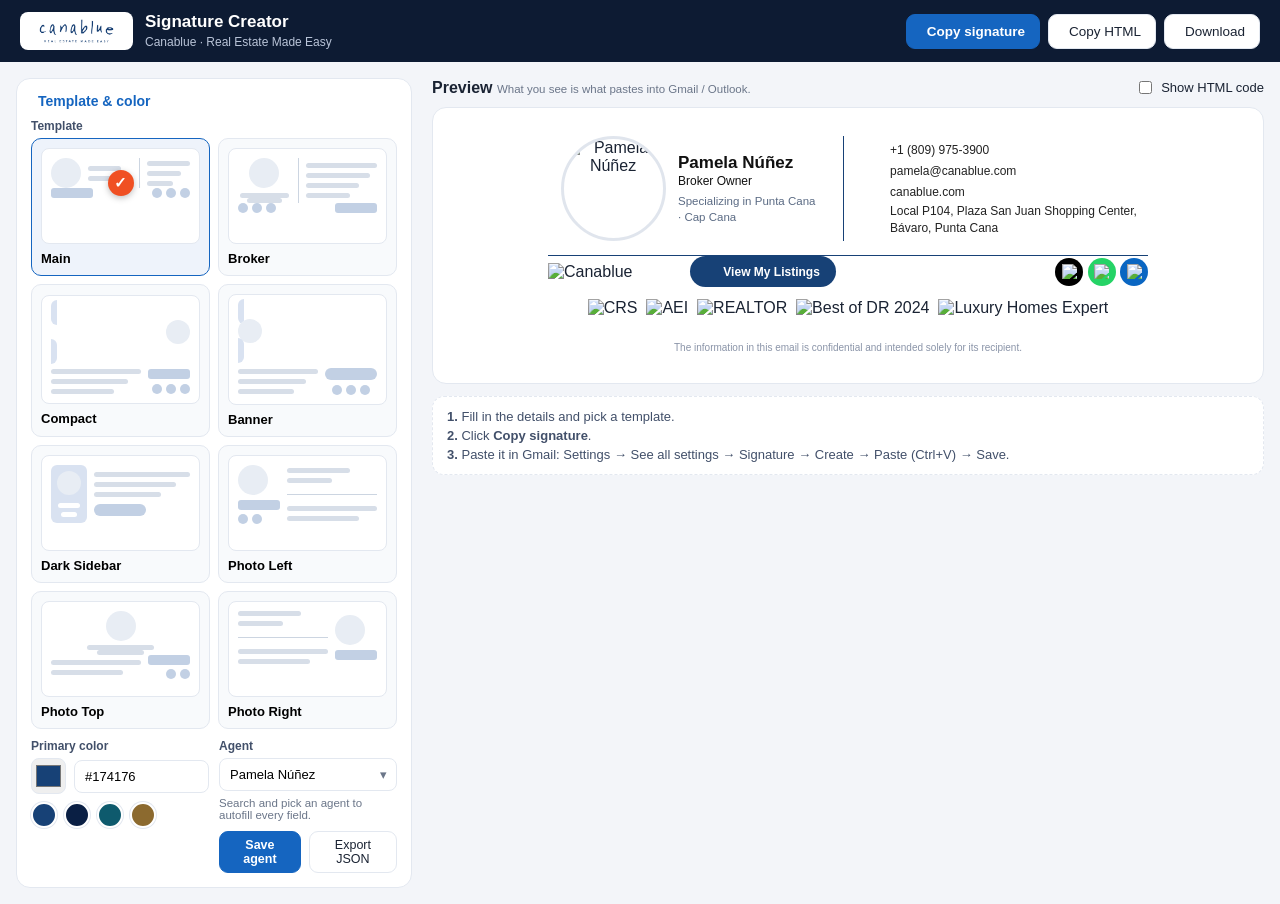
==== creador-firmas/index.html @ e7843fd6 "Creador de firmas Canablue: editor, plantillas y agentes con persistencia JSON" ====
<!DOCTYPE html>
<html lang="en">
<head>
<meta charset="UTF-8">
<meta name="viewport" content="width=device-width, initial-scale=1.0">
<title>Signature Creator · Canablue</title>
<link href="https://fonts.cdnfonts.com/css/google-sans" rel="stylesheet">
<link rel="stylesheet" href="styles.css">
<script src="https://code.iconify.design/iconify-icon/2.1.0/iconify-icon.min.js"></script>
</head>
<body>
<header class="topbar">
  <div class="brand">
    <img src="assets/logo-canablue.png" alt="Canablue" id="brandLogo">
    <div>
      <strong>Signature Creator</strong>
      <span>Canablue · Real Estate Made Easy</span>
    </div>
  </div>
  <div class="top-actions">
    <button id="btnCopyRich" class="btn primary"><iconify-icon icon="mdi:content-copy"></iconify-icon> Copy signature</button>
    <button id="btnCopyHtml" class="btn"><iconify-icon icon="mdi:code-tags"></iconify-icon> Copy HTML</button>
    <button id="btnDownload" class="btn"><iconify-icon icon="mdi:download"></iconify-icon> Download</button>
  </div>
</header>

<main class="layout">
  <!-- ============ EDITOR ============ -->
  <aside class="editor">
    <section class="card">
      <h3><iconify-icon icon="mdi:palette"></iconify-icon> Template &amp; color</h3>
      <label class="lbl">Template</label>
      <div class="tpl-grid" id="tplGrid">
        <button data-tpl="principal" class="tpl active"><span class="sk"><span class="sk-row"><span class="ph"><iconify-icon icon="mdi:account" width="16"></iconify-icon></span><span class="bars"><i class="bar" style="width:75%"></i><i class="bar" style="width:55%"></i></span><span class="vdiv"></span><span class="bars"><i class="bar"></i><i class="bar" style="width:80%"></i><i class="bar" style="width:60%"></i></span></span><span class="divv"></span><span class="sk-row between"><span class="logo"></span><span class="dots"><i></i><i></i><i></i></span></span></span><span class="tname">Main</span></button>
        <button data-tpl="broker" class="tpl"><span class="sk"><span class="sk-row"><span class="col center" style="width:38%"><span class="ph"><iconify-icon icon="mdi:account" width="16"></iconify-icon></span><i class="bar" style="width:92%;margin-top:5px"></i><i class="bar" style="width:66%"></i></span><span class="vdiv"></span><span class="bars"><i class="bar"></i><i class="bar" style="width:90%"></i><i class="bar" style="width:75%"></i><i class="bar" style="width:62%"></i></span></span><span class="divv"></span><span class="sk-row between"><span class="dots"><i></i><i></i><i></i></span><span class="logo"></span></span></span><span class="tname">Broker</span></button>
        <button data-tpl="moderna" class="tpl"><span class="sk"><span class="band"><span class="sk-row"><span class="bars"><i class="bar wh" style="width:60%"></i><i class="bar wh" style="width:42%"></i></span><span class="ph sm"><iconify-icon icon="mdi:account" width="13"></iconify-icon></span></span></span><span class="sk-row air"><span class="bars"><i class="bar"></i><i class="bar" style="width:85%"></i><i class="bar" style="width:70%"></i></span><span class="col" style="align-items:flex-end;gap:5px"><span class="logo"></span><span class="dots"><i></i><i></i><i></i></span></span></span></span><span class="tname">Compact</span></button>
        <button data-tpl="banner" class="tpl"><span class="sk"><span class="band"><span class="sk-row"><span class="ph sm"><iconify-icon icon="mdi:account" width="13"></iconify-icon></span><span class="bars"><i class="bar wh" style="width:68%"></i><i class="bar wh" style="width:48%"></i></span></span></span><span class="sk-row air"><span class="bars"><i class="bar"></i><i class="bar" style="width:85%"></i><i class="bar" style="width:70%"></i></span><span class="col center" style="gap:5px"><span class="pill"></span><span class="dots"><i></i><i></i><i></i></span></span></span></span><span class="tname">Banner</span></button>
        <button data-tpl="sidebar" class="tpl"><span class="sk"><span class="sk-row"><span class="side"><span class="ph sm"><iconify-icon icon="mdi:account" width="13"></iconify-icon></span><i class="bar wh" style="width:90%;margin-top:4px"></i><i class="bar wh" style="width:70%"></i></span><span class="bars"><i class="bar"></i><i class="bar" style="width:85%"></i><i class="bar" style="width:70%"></i><span class="pill" style="margin-top:2px"></span></span></span></span><span class="tname">Dark Sidebar</span></button>
        <button data-tpl="photo-left" class="tpl"><span class="sk"><span class="sk-row"><span class="col"><span class="ph"><iconify-icon icon="mdi:account" width="16"></iconify-icon></span><span class="logo" style="margin-top:5px"></span><span class="dots" style="margin-top:4px"><i></i><i></i></span></span><span class="bars"><i class="bar" style="width:70%"></i><i class="bar" style="width:50%"></i><span class="divv"></span><i class="bar"></i><i class="bar" style="width:80%"></i></span></span></span><span class="tname">Photo Left</span></button>
        <button data-tpl="photo-top" class="tpl"><span class="sk"><span class="col center"><span class="ph"><iconify-icon icon="mdi:account" width="16"></iconify-icon></span><i class="bar" style="width:48%;margin-top:4px"></i><i class="bar" style="width:34%"></i></span><span class="divv"></span><span class="sk-row"><span class="bars"><i class="bar"></i><i class="bar" style="width:80%"></i></span><span class="col" style="align-items:flex-end"><span class="logo"></span><span class="dots" style="margin-top:4px"><i></i><i></i></span></span></span><span class="divv"></span></span><span class="tname">Photo Top</span></button>
        <button data-tpl="photo-right" class="tpl"><span class="sk"><span class="sk-row"><span class="bars"><i class="bar" style="width:70%"></i><i class="bar" style="width:50%"></i><span class="divv"></span><i class="bar"></i><i class="bar" style="width:80%"></i></span><span class="col"><span class="ph"><iconify-icon icon="mdi:account" width="16"></iconify-icon></span><span class="logo" style="margin-top:5px"></span></span></span></span><span class="tname">Photo Right</span></button>
      </div>
      <div class="row2">
        <div>
          <label class="lbl">Primary color</label>
          <div class="color-row">
            <input type="color" id="fColor" value="#174176">
            <input type="text" id="fColorHex" value="#174176" maxlength="7">
          </div>
          <div class="swatches">
            <button data-c="#174176" style="background:#174176" title="Cana Blue"></button>
            <button data-c="#0A1F44" style="background:#0A1F44" title="Navy"></button>
            <button data-c="#0E5A6D" style="background:#0E5A6D" title="Ocean"></button>
            <button data-c="#8C6A2F" style="background:#8C6A2F" title="Sand / Luxury"></button>
          </div>
        </div>
        <div>
          <label class="lbl">Agent</label>
          <div class="agent-select">
            <input id="agentSearch" value="Pamela Núñez" placeholder="Search agent..." autocomplete="off">
            <div id="agentList" class="agent-list hidden"></div>
          </div>
          <p class="hint">Search and pick an agent to autofill every field.</p>
          <div class="row-btns">
            <button id="btnSaveAgent" class="btn small primary">Save agent</button>
            <button id="btnExportAgents" class="btn small">Export JSON</button>
          </div>
        </div>
      </div>
    </section>

    <section class="card">
      <h3><iconify-icon icon="mdi:account"></iconify-icon> Agent details</h3>
      <div class="grid2">
        <div><label class="lbl">Name</label><input id="fNombre" value="Pamela Núñez"></div>
        <div><label class="lbl">Title</label><input id="fCargo" value="Broker Owner"></div>
      </div>
      <label class="lbl">Area of expertise</label>
      <input id="fZona" value="Punta Cana · Cap Cana">
      <div class="grid2">
        <div><label class="lbl">Phone</label><input id="fTel" value="+1 (809) 975-3900"></div>
        <div><label class="lbl">Email</label><input id="fEmail" value="pamela@canablue.com"></div>
      </div>
      <div class="grid2">
        <div><label class="lbl">Website</label><input id="fWeb" value="canablue.com"></div>
        <div><label class="lbl">Address</label><input id="fDir" value="Local P104, Plaza San Juan Shopping Center, Bávaro, Punta Cana"></div>
      </div>
      <label class="lbl">Address link (Google Maps — opens on click)</label>
      <input id="fDirUrl" value="https://www.google.com/maps/place/Canablue+Real+Estate/data=!4m2!3m1!1s0x0:0x14220523874e3b46?sa=X&ved=1t:2428&ictx=111">
    </section>

    <section class="card">
      <h3><iconify-icon icon="mdi:link-variant"></iconify-icon> Links</h3>
      <label class="lbl">My listings URL (View My Listings button)</label>
      <input id="fListings" value="https://canablue.com/author/pamepam/">
      <label class="lbl">LinkedIn URL</label>
      <input id="fLinkedin" value="https://do.linkedin.com/in/pamela-nunez-0280814a">
      <div class="grid2">
        <div><label class="lbl">Instagram URL</label><input id="fInstagram" value="https://www.instagram.com/pamela_canablue.rd"></div>
        <div><label class="lbl">WhatsApp (wa.me link)</label><input id="fWhatsapp" value="https://wa.me/18096080943"></div>
      </div>
      <label class="lbl">Extra links</label>
      <div id="extraLinks"></div>
      <button id="btnAddLink" class="btn small dashed">+ Add link</button>
    </section>

    <section class="card">
      <h3><iconify-icon icon="mdi:image"></iconify-icon> Photo &amp; logo</h3>
      <label class="lbl">Photo URL (circular)</label>
      <input id="fFoto" value="https://res.cloudinary.com/ybkuwivn/image/upload/v1792087360/Firmas_de_correo_Electronico_pamela.png">
      <input type="file" id="fFotoFile" accept="image/*">
      <label class="lbl">Logo URL</label>
      <input id="fLogo" value="https://res.cloudinary.com/ybkuwivn/image/upload/v1792071937/10._logo-blue-google.png">
      <p class="hint">Tip: upload the photo to Cloudinary / your website and paste the public https link so it loads in Gmail / Outlook.</p>
    </section>

    <section class="card">
      <h3><iconify-icon icon="mdi:medal"></iconify-icon> Certifications</h3>
      <div class="checks">
        <label><input type="checkbox" id="cCRS" checked> CRS</label>
        <label><input type="checkbox" id="cAEI" checked> AEI</label>
        <label><input type="checkbox" id="cRealtor" checked> REALTOR®</label>
        <label><input type="checkbox" id="cSR23"> Best of DR 2023</label>
        <label><input type="checkbox" id="cSR24" checked> Best of DR 2024</label>
        <label><input type="checkbox" id="cLux" checked> Luxury Homes Expert</label>
      </div>
      <div class="cert-preview">
        <img src="assets/cert-crs.png" alt="CRS"><img src="assets/cert-aei.png" alt="AEI"><img src="assets/cert-realtor.png" alt="REALTOR"><img src="assets/cert-best-of-dr-2023.png" alt="Best of DR 2023"><img src="assets/cert-best-of-dr-2024.png" alt="Best of DR 2024"><img src="assets/cert-luxury-homes.png" alt="Luxury">
      </div>
      <p class="hint">Upload these PNGs (root folder: <b>cert-CRS.png</b>, <b>cert-AEI.png</b>, <b>cert-REALTOR.png</b>, <b>cert-Best-of-DR-2023.png</b>, <b>cert-Best-of-DR-2024.png</b>, <b>cert-Luxury-Homes-Expert.png</b>) to your hosting and paste each link below.</p>
      <label class="lbl">CRS logo URL</label>
      <input id="fCertCRS" value="https://res.cloudinary.com/ybkuwivn/image/upload/v1792088258/cert-CRS.png">
      <label class="lbl">AEI logo URL</label>
      <input id="fCertAEI" value="https://res.cloudinary.com/ybkuwivn/image/upload/v1792088258/cert-AEI.png">
      <label class="lbl">REALTOR® logo URL</label>
      <input id="fCertRealtor" value="https://res.cloudinary.com/ybkuwivn/image/upload/v1792088258/cert-REALTOR.png">
      <label class="lbl">Best of DR 2023 logo URL</label>
      <input id="fCertSR23" value="https://res.cloudinary.com/ybkuwivn/image/upload/v1792088258/cert-Best-of-DR-2023.png">
      <label class="lbl">Best of DR 2024 logo URL</label>
      <input id="fCertSR24" value="https://res.cloudinary.com/ybkuwivn/image/upload/v1792088258/cert-Best-of-DR-2024.png">
      <label class="lbl">Luxury Homes Expert logo URL</label>
      <input id="fCertLux" value="https://res.cloudinary.com/ybkuwivn/image/upload/v1792088258/cert-Luxury-Homes-Expert.png">
    </section>

    <section class="card">
      <h3><iconify-icon icon="mdi:eye"></iconify-icon> Visibility</h3>
      <div class="checks col">
        <label><input type="checkbox" id="vFoto" checked> Show photo</label>
        <label><input type="checkbox" id="vZona" checked> Show area of expertise</label>
        <label><input type="checkbox" id="vSocial" checked> Show social icons (IG / WhatsApp / LinkedIn)</label>
        <label><input type="checkbox" id="vCerts" checked> Show certifications</label>
        <label><input type="checkbox" id="vLegal" checked> Show legal notice</label>
      </div>
      <label class="lbl">Legal notice</label>
      <textarea id="fLegal" rows="2">The information in this email is confidential and intended solely for its recipient.</textarea>
    </section>
  </aside>

  <!-- ============ PREVIEW ============ -->
  <section class="preview-col">
    <div class="preview-toolbar">
      <div>
        <strong>Preview</strong>
        <span class="hint">What you see is what pastes into Gmail / Outlook.</span>
      </div>
      <label class="switch"><input type="checkbox" id="toggleCode"> Show HTML code</label>
    </div>
    <div class="preview-box">
      <div id="sigPreview"></div>
    </div>
    <pre id="codeBox" class="hidden"><code id="codeText"></code></pre>
    <div class="steps">
      <div><b>1.</b> Fill in the details and pick a template.</div>
      <div><b>2.</b> Click <b>Copy signature</b>.</div>
      <div><b>3.</b> Paste it in Gmail: Settings → See all settings → Signature → Create → Paste (Ctrl+V) → Save.</div>
    </div>
    <div id="toast" class="toast"></div>
  </section>
</main>

<script src="app.js"></script>
</body>
</html>
---- creador-firmas/styles.css ----
:root{
  --primary:#1565c0; --bg:#f3f5f9; --card:#fff; --ink:#1a2333; --muted:#6b7689;
  --line:#e3e8f0; --radius:14px;
}
*{box-sizing:border-box}
body{margin:0;font-family:"Google Sans","Product Sans","Segoe UI",Arial,Helvetica,sans-serif;background:var(--bg);color:var(--ink)}
.topbar{display:flex;justify-content:space-between;align-items:center;padding:12px 20px;background:#0d1b33;color:#fff;position:sticky;top:0;z-index:10}
.brand{display:flex;gap:12px;align-items:center}
.brand img{height:38px;background:#fff;border-radius:8px;padding:4px 8px}
.brand strong{display:block;font-size:17px}
.brand span{font-size:12px;color:#b9c4d8}
.top-actions{display:flex;gap:8px}
.btn{border:1px solid var(--line);background:#fff;border-radius:9px;padding:9px 14px;cursor:pointer;font-size:13.5px;display:inline-flex;align-items:center;gap:6px;color:var(--ink)}
.btn.primary{background:var(--primary);border-color:var(--primary);color:#fff;font-weight:600}
.btn.small{padding:6px 10px;font-size:12.5px}
.btn.dashed{border-style:dashed;width:100%;justify-content:center;color:var(--primary)}
.btn:hover{filter:brightness(.96)}
.layout{display:grid;grid-template-columns:400px 1fr;gap:16px;padding:16px;max-width:1350px;margin:0 auto}
.editor{display:flex;flex-direction:column;gap:12px;max-height:calc(100vh - 90px);overflow:auto;padding-right:4px}
.card{background:var(--card);border:1px solid var(--line);border-radius:var(--radius);padding:14px}
.card h3{margin:0 0 10px;font-size:14px;display:flex;align-items:center;gap:7px;color:var(--primary)}
.lbl{display:block;font-size:12px;font-weight:600;color:#42506a;margin:10px 0 5px}
input[type=text],input:not([type]),input[type=color]+input,textarea{width:100%}
input,textarea{border:1px solid var(--line);border-radius:8px;padding:8px 10px;font-size:13px;width:100%;font-family:inherit}
input[type=color]{width:46px;height:36px;padding:2px}
input[type=file]{border:none;padding:4px 0}
textarea{resize:vertical}
.grid2{display:grid;grid-template-columns:1fr 1fr;gap:8px}
.row2{display:grid;grid-template-columns:1fr 1fr;gap:10px}
.color-row{display:flex;gap:8px;align-items:center}
.swatches{display:flex;gap:7px;margin-top:8px}
.swatches button{width:26px;height:26px;border-radius:50%;border:2px solid #fff;box-shadow:0 0 0 1px var(--line);cursor:pointer}
.tpl-grid{display:grid;grid-template-columns:1fr 1fr;gap:8px}
.tpl{border:1.5px solid var(--line);background:#f8fafc;border-radius:10px;padding:9px;cursor:pointer;text-align:left;position:relative}
.tpl.active{border-color:var(--primary);background:#eef3fb}
.tpl.active::after{content:'✓';position:absolute;top:44px;left:50%;transform:translate(-50%,-50%);width:26px;height:26px;border-radius:50%;background:#f05023;color:#fff;font-size:15px;font-weight:700;line-height:26px;text-align:center;box-shadow:0 2px 6px rgba(0,0,0,.25)}
.tpl .tname{display:block;font-weight:700;font-size:13px;margin-top:7px}
.tpl .tdesc{font-size:11px;color:var(--muted)}
.sk{display:block;background:#fff;border:1px solid var(--line);border-radius:8px;padding:9px;min-height:96px}
.sk-row{display:flex;gap:7px;align-items:center}
.sk-row.between{justify-content:space-between}
.sk-row.air{margin-top:10px}
.sk .col{display:flex;flex-direction:column;align-items:flex-start}
.sk .col.center{align-items:center}
.sk .ph{width:30px;height:30px;flex:none;border-radius:50%;background:#e8edf4;display:flex;align-items:center;justify-content:center;color:#a9b6c7}
.sk .ph.sm{width:24px;height:24px}
.sk .bars{flex:1;display:flex;flex-direction:column;gap:5px;min-width:0}
.sk .bar{display:block;height:5px;border-radius:3px;background:#d7dee8}
.sk .bar.wh{background:#ffffff}
.sk .vdiv{width:1px;align-self:stretch;background:#ccd5e1;flex:none}
.sk .divv{height:1px;background:#ccd5e1;margin:6px 0}
.sk .pill{width:52px;height:12px;border-radius:7px;background:#c2d0e4}
.sk .dots{display:flex;gap:4px}
.sk .dots i{width:10px;height:10px;border-radius:50%;background:#c2d0e4}
.sk .logo{width:42px;height:10px;border-radius:3px;background:#c2d0e4}
.sk .band{background:#d9e2f1;border-radius:6px;padding:5px 6px}
.sk .side{background:#d9e2f1;border-radius:6px;padding:6px;display:flex;flex-direction:column;align-items:center;gap:4px}
.presets{display:flex;gap:6px}
.agent-select{position:relative}
.agent-select::after{content:'▾';position:absolute;right:10px;top:9px;color:var(--muted);pointer-events:none;font-size:13px}
.agent-list{position:absolute;top:calc(100% + 5px);left:0;right:0;background:#fff;border:1px solid var(--line);border-radius:10px;box-shadow:0 10px 28px rgba(13,27,51,.14);z-index:30;max-height:210px;overflow:auto;padding:5px}
.agent-item{display:flex;gap:9px;align-items:center;padding:8px;border-radius:8px;cursor:pointer}
.agent-item:hover{background:#eef3fb}
.agent-item .avatar{width:30px;height:30px;flex:none;border-radius:50%;background:var(--primary);color:#fff;font-size:11px;font-weight:700;display:flex;align-items:center;justify-content:center}
.agent-item b{display:block;font-size:13px}
.agent-item small{color:var(--muted);font-size:11.5px}
.agent-none{padding:10px;font-size:12.5px;color:var(--muted);text-align:center}
.row-btns{display:flex;gap:8px;margin-top:10px}
.agent-del{color:#b0bac9;font-size:13px;padding:2px 6px;border-radius:6px}
.agent-del:hover{color:#d33;background:#fdeaea}
.hint{font-size:11.5px;color:var(--muted);margin:6px 0 0}
.checks{display:flex;gap:12px;flex-wrap:wrap;font-size:13px}
.checks.col{flex-direction:column;gap:7px}
.checks input{width:auto}
.cert-preview{display:flex;gap:8px;margin-top:10px}
.cert-preview img{height:32px;background:#fff;border:1px solid var(--line);border-radius:6px;padding:2px 4px}
.xlink{display:grid;grid-template-columns:1fr 1fr auto;gap:6px;margin-bottom:6px}
.xlink button{border:1px solid var(--line);background:#fff;border-radius:8px;cursor:pointer}
.preview-col{min-width:0}
.preview-toolbar{display:flex;justify-content:space-between;align-items:center;margin-bottom:10px}
.preview-box{background:#fff;border:1px solid var(--line);border-radius:var(--radius);padding:28px;overflow:auto}
#sigPreview{display:flex;justify-content:center}
.switch{font-size:13px;display:flex;gap:6px;align-items:center;cursor:pointer}
.switch input{width:auto}
pre{background:#0d1b33;color:#cfe0ff;border-radius:12px;padding:14px;overflow:auto;max-height:320px;font-size:11.5px}
.hidden{display:none}
.steps{display:flex;flex-direction:column;gap:4px;margin-top:12px;font-size:13px;color:#42506a;background:#fff;border:1px dashed var(--line);border-radius:12px;padding:12px 14px}
.toast{position:fixed;bottom:20px;left:50%;transform:translateX(-50%) translateY(20px);background:#0d1b33;color:#fff;padding:11px 18px;border-radius:10px;font-size:13.5px;opacity:0;transition:.25s;pointer-events:none}
.toast.show{opacity:1;transform:translateX(-50%) translateY(0)}
@media(max-width:1000px){.layout{grid-template-columns:1fr}.editor{max-height:none}}
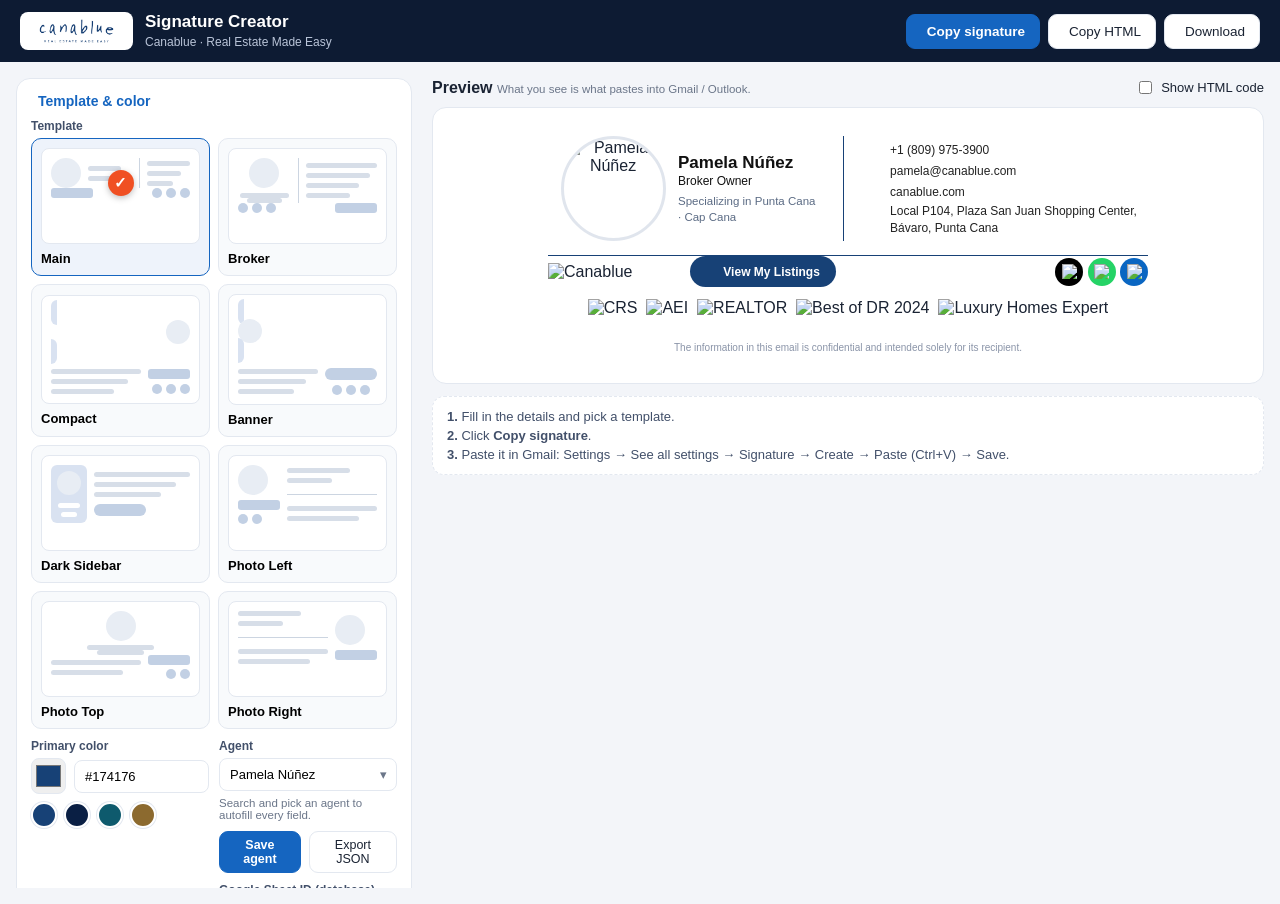
==== commit b3cd5474: "Google Sheets como base de datos de agentes + estado de conexion" ====
--- a/creador-firmas/index.html
+++ b/creador-firmas/index.html
@@ -65,6 +65,12 @@
             <button id="btnSaveAgent" class="btn small primary">Save agent</button>
             <button id="btnExportAgents" class="btn small">Export JSON</button>
           </div>
+          <label class="lbl">Google Sheet ID (database)</label>
+          <div class="db-row">
+            <input id="fSheetId" placeholder="Paste spreadsheet ID..." autocomplete="off">
+            <button id="btnReloadDb" class="btn small">Reload</button>
+          </div>
+          <p class="hint"><span id="dbDot" class="db-dot"></span><span id="dbStatus">Local data</span></p>
         </div>
       </div>
     </section>
--- a/creador-firmas/styles.css
+++ b/creador-firmas/styles.css
@@ -66,6 +66,10 @@
 .agent-item small{color:var(--muted);font-size:11.5px}
 .agent-none{padding:10px;font-size:12.5px;color:var(--muted);text-align:center}
 .row-btns{display:flex;gap:8px;margin-top:10px}
+.db-row{display:flex;gap:8px}
+.db-dot{display:inline-block;width:8px;height:8px;border-radius:50%;background:#b0bac9;margin-right:6px}
+.db-dot.ok{background:#2f9e44}
+.db-dot.err{background:#e03131}
 .agent-del{color:#b0bac9;font-size:13px;padding:2px 6px;border-radius:6px}
 .agent-del:hover{color:#d33;background:#fdeaea}
 .hint{font-size:11.5px;color:var(--muted);margin:6px 0 0}
